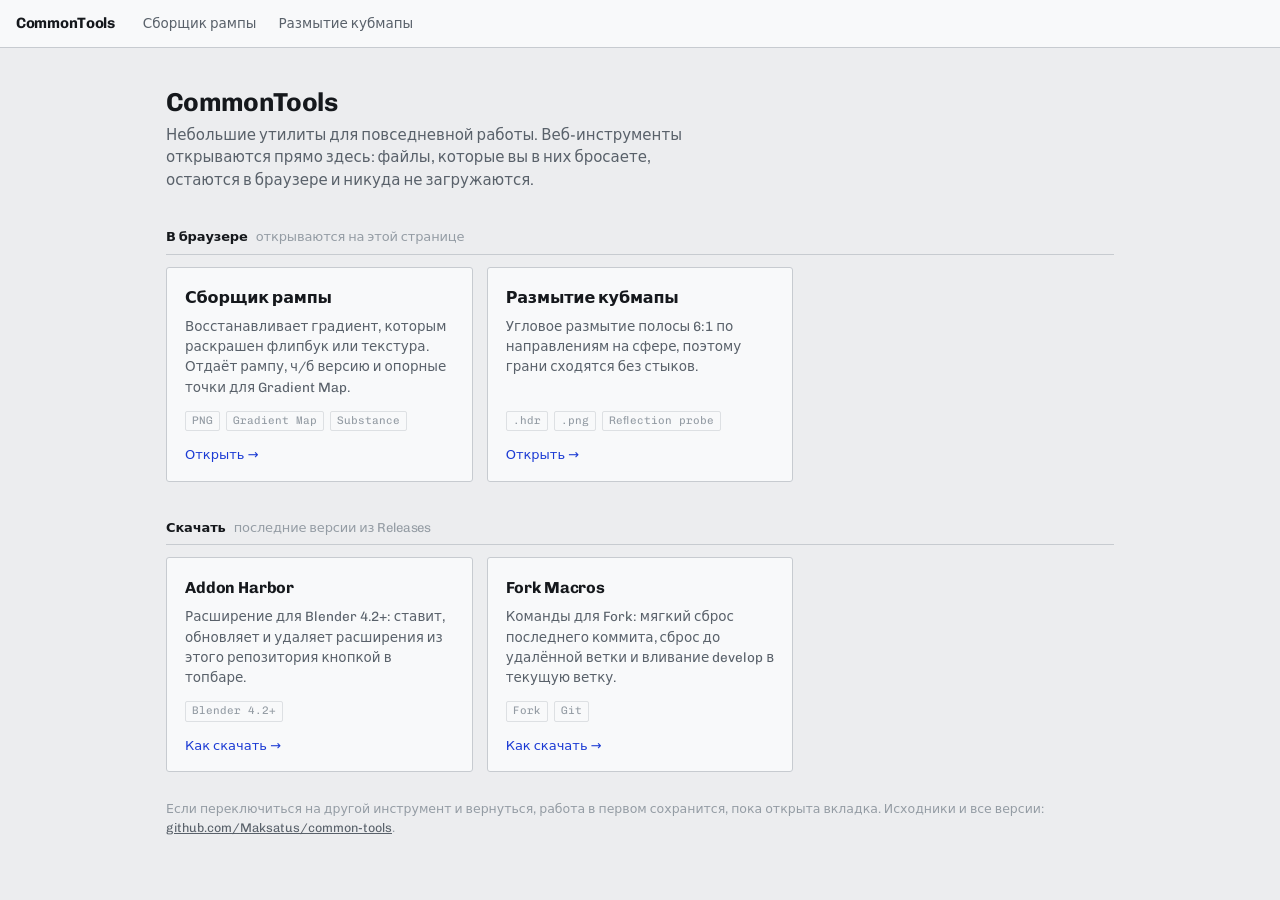
==== Web/index.html @ ae748305 "add: web tools" ====
<!DOCTYPE html>
<html lang="ru">
<head>
<meta charset="utf-8">
<meta name="viewport" content="width=device-width, initial-scale=1">
<title>CommonTools</title>
<link rel="preconnect" href="https://fonts.googleapis.com">
<link rel="preconnect" href="https://fonts.gstatic.com" crossorigin>
<link href="https://fonts.googleapis.com/css2?family=Chivo:wght@400;500;700&family=Chivo+Mono:wght@400&display=swap" rel="stylesheet">
<style>
:root{
  --paper:#ECEDEF; --card:#F8F9FA;
  --ink:#15181C; --ink2:#59616A; --ink3:#949CA4;
  --rule:#C7CBD0; --rule2:#DDE0E3;
  --blue:#1B3BD4; --blue-soft:#DFE4FA;
}
@media (prefers-color-scheme: dark){
  :root:not([data-theme="light"]){
    --paper:#121519; --card:#1A1E23;
    --ink:#E9ECEF; --ink2:#A2AAB2; --ink3:#69727A;
    --rule:#2D333A; --rule2:#23282E;
    --blue:#8098FF; --blue-soft:#1E2743;
  }
}
:root[data-theme="dark"]{
  --paper:#121519; --card:#1A1E23;
  --ink:#E9ECEF; --ink2:#A2AAB2; --ink3:#69727A;
  --rule:#2D333A; --rule2:#23282E;
  --blue:#8098FF; --blue-soft:#1E2743;
}

*{box-sizing:border-box}
html,body{margin:0;height:100%}
body{
  background:var(--paper); color:var(--ink);
  font-family:"Chivo",system-ui,-apple-system,"Segoe UI",sans-serif;
  font-size:15px; line-height:1.5; -webkit-font-smoothing:antialiased;
  display:flex; flex-direction:column;
}
a:focus-visible{outline:2px solid var(--blue);outline-offset:2px}

/* ---- top bar ---- */
.bar{
  flex:none; display:flex; align-items:center; gap:6px;
  height:48px; padding:0 16px;
  background:var(--card); border-bottom:1px solid var(--rule);
}
.brand{
  font-weight:700; font-size:15px; letter-spacing:-.02em;
  color:var(--ink); text-decoration:none; white-space:nowrap; margin-right:12px;
}
.tabs{display:flex;gap:2px;flex:1;min-width:0;overflow-x:auto;scrollbar-width:none}
.tabs::-webkit-scrollbar{display:none}
.tabs a{
  font-size:13.5px; color:var(--ink2); text-decoration:none;
  padding:6px 10px; border-radius:2px; white-space:nowrap;
}
.tabs a:hover{color:var(--ink);background:var(--paper)}
.tabs a[aria-current="page"]{color:var(--blue);background:var(--blue-soft)}
.solo{font-size:12.5px;color:var(--ink2);text-decoration:none;white-space:nowrap;padding:6px 4px 6px 10px}
.solo:hover{color:var(--blue)}
.solo[hidden]{display:none}

/* ---- content ---- */
main{flex:1;min-height:0;position:relative}
.home{height:100%;overflow:auto}
.home[hidden]{display:none}
.wrap{max-width:980px;margin:0 auto;padding:40px 16px 64px}
h1{font-size:26px;font-weight:700;letter-spacing:-.025em;margin:0 0 6px;line-height:1.15}
.lede{margin:0;color:var(--ink2);max-width:62ch}
.section{
  font-size:13px; font-weight:700; letter-spacing:-.01em;
  margin:36px 0 12px; padding-bottom:7px; border-bottom:1px solid var(--rule);
}
.section span{font-weight:400;color:var(--ink3);margin-left:8px}

.grid{
  display:grid; gap:14px;
  grid-template-columns:repeat(auto-fill,minmax(min(290px,100%),1fr));
}
.card{
  display:flex; flex-direction:column;
  background:var(--card); border:1px solid var(--rule); border-radius:3px;
  padding:18px 18px 16px; color:inherit; text-decoration:none;
  transition:border-color .12s;
}
.card:hover{border-color:var(--blue)}
.card h2{font-size:16px;font-weight:700;letter-spacing:-.01em;margin:0 0 6px}
.card p{margin:0;color:var(--ink2);font-size:13.5px;flex:1}
.tags{display:flex;gap:6px;flex-wrap:wrap;margin-top:14px}
.tags span{
  font-family:"Chivo Mono",ui-monospace,Menlo,monospace; font-size:11px;
  color:var(--ink3); border:1px solid var(--rule2); border-radius:2px; padding:1px 6px;
}
.go{margin-top:14px;font-size:13px;font-weight:500;color:var(--blue)}
.go .ver{font-family:"Chivo Mono",ui-monospace,Menlo,monospace;font-weight:400;color:var(--ink3);margin-left:6px}
.note{margin-top:28px;font-size:12.5px;color:var(--ink3)}
.note a{color:var(--ink2)}

iframe{position:absolute;inset:0;width:100%;height:100%;border:0;background:var(--paper)}
iframe[hidden]{display:none}
</style>
</head>
<body>

<header class="bar">
  <a class="brand" href="#">CommonTools</a>
  <nav class="tabs" id="tabs" aria-label="Веб-инструменты"></nav>
  <a class="solo" id="solo" target="_blank" rel="noopener" hidden>Открыть отдельно ↗</a>
</header>

<main id="main">
  <section class="home" id="home">
    <div class="wrap">
      <h1>CommonTools</h1>
      <p class="lede">Небольшие утилиты для повседневной работы. Веб-инструменты открываются прямо здесь: файлы, которые вы в них бросаете, остаются в браузере и никуда не загружаются.</p>

      <h2 class="section">В браузере<span>открываются на этой странице</span></h2>
      <div class="grid" id="web"></div>

      <h2 class="section">Скачать<span>последние версии из Releases</span></h2>
      <div class="grid" id="dl"></div>

      <p class="note">Если переключиться на другой инструмент и вернуться, работа в первом сохранится, пока открыта вкладка. Исходники и все версии: <a href="https://github.com/Maksatus/common-tools" target="_blank" rel="noopener">github.com/Maksatus/common-tools</a>.</p>
    </div>
  </section>
</main>

<script>
const REPO = "Maksatus/common-tools";

/* Веб-инструмент: положите его в tools/<id>/index.html и добавьте запись сюда. */
const TOOLS = [
  {
    id: "ramp-extractor",
    name: "Сборщик рампы",
    desc: "Восстанавливает градиент, которым раскрашен флипбук или текстура. Отдаёт рампу, ч/б версию и опорные точки для Gradient Map.",
    tags: ["PNG", "Gradient Map", "Substance"]
  },
  {
    id: "cubemap-blur",
    name: "Размытие кубмапы",
    desc: "Угловое размытие полосы 6:1 по направлениям на сфере, поэтому грани сходятся без стыков.",
    tags: [".hdr", ".png", "Reflection probe"]
  }
];

/* То, что ставится локально. Ссылка на файл берётся из последнего релиза с тегом <tag>-v*;
   если GitHub не ответил, карточка ведёт на раздел README. */
const DOWNLOADS = [
  {
    tag: "addonharbor", asset: /\.zip$/i, readme: "addon-harbor",
    name: "Addon Harbor",
    desc: "Расширение для Blender 4.2+: ставит, обновляет и удаляет расширения из этого репозитория кнопкой в топбаре.",
    tags: ["Blender 4.2+"]
  },
  {
    tag: "forkmacros", asset: /\.bat$/i, readme: "fork-macros",
    name: "Fork Macros",
    desc: "Команды для Fork: мягкий сброс последнего коммита, сброс до удалённой ветки и вливание develop в текущую ветку.",
    tags: ["Fork", "Git"]
  }
];

const $ = id => document.getElementById(id);
const src = t => "tools/" + t.id + "/index.html";
const frames = {};

function card(item, href, action){
  const a = document.createElement("a");
  a.className = "card";
  a.href = href;
  const h = document.createElement("h2"); h.textContent = item.name;
  const p = document.createElement("p"); p.textContent = item.desc;
  const tags = document.createElement("div"); tags.className = "tags";
  (item.tags || []).forEach(s => { const e = document.createElement("span"); e.textContent = s; tags.appendChild(e); });
  const go = document.createElement("div"); go.className = "go"; go.textContent = action;
  a.append(h, p, tags, go);
  return a;
}

TOOLS.forEach(t => {
  const tab = document.createElement("a");
  tab.href = "#" + t.id;
  tab.textContent = t.name;
  tab.dataset.id = t.id;
  $("tabs").appendChild(tab);
  $("web").appendChild(card(t, "#" + t.id, "Открыть →"));
});

const dlCards = DOWNLOADS.map(d => {
  const a = card(d, "https://github.com/" + REPO + "#" + d.readme, "Как скачать →");
  a.target = "_blank"; a.rel = "noopener";
  $("dl").appendChild(a);
  return a;
});

fetch("https://api.github.com/repos/" + REPO + "/releases?per_page=50")
  .then(r => r.ok ? r.json() : [])
  .then(releases => {
    DOWNLOADS.forEach((d, i) => {
      /* API отдаёт релизы от новых к старым */
      const rel = releases.find(r => !r.draft && !r.prerelease && r.tag_name.startsWith(d.tag + "-v"));
      const file = rel && rel.assets.find(x => d.asset.test(x.name));
      if (!file) return;
      const a = dlCards[i];
      a.href = file.browser_download_url;
      a.removeAttribute("target");
      const go = a.querySelector(".go");
      go.textContent = "⬇ Скачать";
      const v = document.createElement("span"); v.className = "ver";
      v.textContent = rel.tag_name.slice(d.tag.length + 1);
      go.appendChild(v);
    });
  })
  .catch(() => {});

function route(){
  const id = decodeURIComponent(location.hash.slice(1));
  const tool = TOOLS.find(t => t.id === id);

  $("home").hidden = !!tool;
  if (tool && !frames[id]){
    const f = document.createElement("iframe");
    f.src = src(tool);
    f.title = tool.name;
    f.allow = "clipboard-write";
    $("main").appendChild(f);
    frames[id] = f;
  }
  for (const k in frames) frames[k].hidden = k !== id;

  document.querySelectorAll("#tabs a").forEach(a => {
    if (a.dataset.id === id){ a.setAttribute("aria-current", "page"); a.scrollIntoView({block:"nearest", inline:"nearest"}); }
    else a.removeAttribute("aria-current");
  });

  $("solo").hidden = !tool;
  if (tool) $("solo").href = src(tool);
  document.title = tool ? tool.name + " · CommonTools" : "CommonTools";
  if (tool) frames[id].focus();
}
addEventListener("hashchange", route);
route();

/* файл, брошенный мимо инструмента (на шапку), не должен открываться вместо страницы */
addEventListener("dragover", e => e.preventDefault());
addEventListener("drop", e => e.preventDefault());
</script>
</body>
</html>
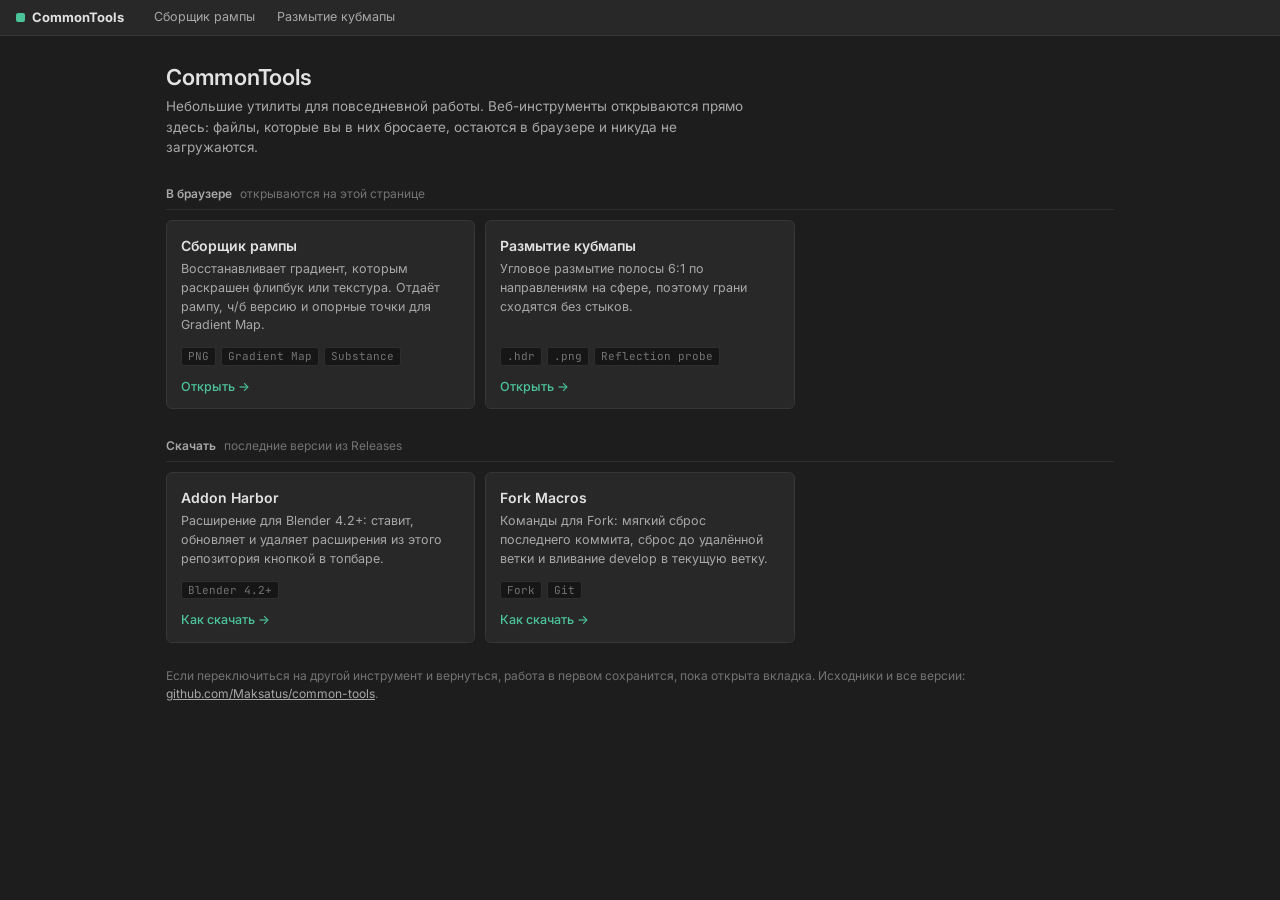
==== commit b0e8b028: "chg: dark theme for web tools, remove gitlab leftovers" ====
--- a/Web/index.html
+++ b/Web/index.html
@@ -4,107 +4,80 @@
 <meta charset="utf-8">
 <meta name="viewport" content="width=device-width, initial-scale=1">
 <title>CommonTools</title>
-<link rel="preconnect" href="https://fonts.googleapis.com">
-<link rel="preconnect" href="https://fonts.gstatic.com" crossorigin>
-<link href="https://fonts.googleapis.com/css2?family=Chivo:wght@400;500;700&family=Chivo+Mono:wght@400&display=swap" rel="stylesheet">
+<link rel="stylesheet" href="shared/theme.css">
 <style>
-:root{
-  --paper:#ECEDEF; --card:#F8F9FA;
-  --ink:#15181C; --ink2:#59616A; --ink3:#949CA4;
-  --rule:#C7CBD0; --rule2:#DDE0E3;
-  --blue:#1B3BD4; --blue-soft:#DFE4FA;
-}
-@media (prefers-color-scheme: dark){
-  :root:not([data-theme="light"]){
-    --paper:#121519; --card:#1A1E23;
-    --ink:#E9ECEF; --ink2:#A2AAB2; --ink3:#69727A;
-    --rule:#2D333A; --rule2:#23282E;
-    --blue:#8098FF; --blue-soft:#1E2743;
-  }
-}
-:root[data-theme="dark"]{
-  --paper:#121519; --card:#1A1E23;
-  --ink:#E9ECEF; --ink2:#A2AAB2; --ink3:#69727A;
-  --rule:#2D333A; --rule2:#23282E;
-  --blue:#8098FF; --blue-soft:#1E2743;
-}
-
-*{box-sizing:border-box}
-html,body{margin:0;height:100%}
-body{
-  background:var(--paper); color:var(--ink);
-  font-family:"Chivo",system-ui,-apple-system,"Segoe UI",sans-serif;
-  font-size:15px; line-height:1.5; -webkit-font-smoothing:antialiased;
-  display:flex; flex-direction:column;
-}
-a:focus-visible{outline:2px solid var(--blue);outline-offset:2px}
-
-/* ---- top bar ---- */
+html,body{height:100%}
+body{display:flex;flex-direction:column}
+
+/* ---- top bar: как ряд вкладок рабочих пространств в Blender ---- */
 .bar{
-  flex:none; display:flex; align-items:center; gap:6px;
-  height:48px; padding:0 16px;
-  background:var(--card); border-bottom:1px solid var(--rule);
+  flex:none; display:flex; align-items:center; gap:4px;
+  height:36px; padding:0 10px;
+  background:var(--panel); border-bottom:1px solid var(--rule);
 }
 .brand{
-  font-weight:700; font-size:15px; letter-spacing:-.02em;
-  color:var(--ink); text-decoration:none; white-space:nowrap; margin-right:12px;
-}
+  display:flex; align-items:center; gap:7px;
+  font-weight:700; font-size:13px; color:var(--ink);
+  text-decoration:none; white-space:nowrap; margin-right:10px; padding:4px 6px; border-radius:var(--radius);
+}
+.brand:hover{background:var(--raised)}
+.brand i{width:9px;height:9px;border-radius:2px;background:var(--accent-ink);display:block}
 .tabs{display:flex;gap:2px;flex:1;min-width:0;overflow-x:auto;scrollbar-width:none}
 .tabs::-webkit-scrollbar{display:none}
 .tabs a{
-  font-size:13.5px; color:var(--ink2); text-decoration:none;
-  padding:6px 10px; border-radius:2px; white-space:nowrap;
-}
-.tabs a:hover{color:var(--ink);background:var(--paper)}
-.tabs a[aria-current="page"]{color:var(--blue);background:var(--blue-soft)}
-.solo{font-size:12.5px;color:var(--ink2);text-decoration:none;white-space:nowrap;padding:6px 4px 6px 10px}
-.solo:hover{color:var(--blue)}
+  font-size:12.5px; color:var(--ink2); text-decoration:none;
+  padding:4px 10px; border-radius:var(--radius); white-space:nowrap;
+}
+.tabs a:hover{color:var(--ink);background:var(--raised)}
+.tabs a[aria-current="page"]{color:var(--on-accent);background:var(--accent)}
+.solo{font-size:12px;color:var(--ink3);text-decoration:none;white-space:nowrap;padding:4px 6px 4px 10px}
+.solo:hover{color:var(--accent-ink)}
 .solo[hidden]{display:none}
 
 /* ---- content ---- */
 main{flex:1;min-height:0;position:relative}
 .home{height:100%;overflow:auto}
 .home[hidden]{display:none}
-.wrap{max-width:980px;margin:0 auto;padding:40px 16px 64px}
-h1{font-size:26px;font-weight:700;letter-spacing:-.025em;margin:0 0 6px;line-height:1.15}
-.lede{margin:0;color:var(--ink2);max-width:62ch}
+.wrap{max-width:980px;margin:0 auto;padding:28px 16px 56px}
+.home h1{font-size:22px;margin-bottom:6px}
+.lede{margin:0;color:var(--ink2);max-width:66ch;font-size:13.5px}
 .section{
-  font-size:13px; font-weight:700; letter-spacing:-.01em;
-  margin:36px 0 12px; padding-bottom:7px; border-bottom:1px solid var(--rule);
+  font-size:12px; font-weight:600; color:var(--ink2);
+  margin:28px 0 10px; padding-bottom:6px; border-bottom:1px solid var(--rule2);
 }
 .section span{font-weight:400;color:var(--ink3);margin-left:8px}
 
 .grid{
-  display:grid; gap:14px;
-  grid-template-columns:repeat(auto-fill,minmax(min(290px,100%),1fr));
+  display:grid; gap:10px;
+  grid-template-columns:repeat(auto-fill,minmax(min(280px,100%),1fr));
 }
 .card{
   display:flex; flex-direction:column;
-  background:var(--card); border:1px solid var(--rule); border-radius:3px;
-  padding:18px 18px 16px; color:inherit; text-decoration:none;
-  transition:border-color .12s;
-}
-.card:hover{border-color:var(--blue)}
-.card h2{font-size:16px;font-weight:700;letter-spacing:-.01em;margin:0 0 6px}
-.card p{margin:0;color:var(--ink2);font-size:13.5px;flex:1}
-.tags{display:flex;gap:6px;flex-wrap:wrap;margin-top:14px}
+  background:var(--panel); border:1px solid var(--rule); border-radius:var(--radius-lg);
+  padding:14px 14px 12px; color:inherit; text-decoration:none;
+  transition:border-color .1s, background .1s;
+}
+.card:hover{border-color:var(--accent);background:#2C2C2C}
+.card h2{font-size:14px;margin:0 0 4px}
+.card p{margin:0;color:var(--ink2);font-size:12.5px;flex:1}
+.tags{display:flex;gap:5px;flex-wrap:wrap;margin-top:12px}
 .tags span{
-  font-family:"Chivo Mono",ui-monospace,Menlo,monospace; font-size:11px;
-  color:var(--ink3); border:1px solid var(--rule2); border-radius:2px; padding:1px 6px;
-}
-.go{margin-top:14px;font-size:13px;font-weight:500;color:var(--blue)}
-.go .ver{font-family:"Chivo Mono",ui-monospace,Menlo,monospace;font-weight:400;color:var(--ink3);margin-left:6px}
-.note{margin-top:28px;font-size:12.5px;color:var(--ink3)}
+  font-family:var(--mono); font-size:11px; color:var(--ink3);
+  background:var(--field); border:1px solid var(--rule2); border-radius:3px; padding:0 6px;
+}
+.go{margin-top:12px;font-size:12.5px;font-weight:500;color:var(--accent-ink)}
+.go .ver{font-family:var(--mono);font-weight:400;color:var(--ink3);margin-left:6px}
+.note{margin-top:24px;font-size:12px;color:var(--ink3)}
 .note a{color:var(--ink2)}
 
-iframe{position:absolute;inset:0;width:100%;height:100%;border:0;background:var(--paper)}
+iframe{position:absolute;inset:0;width:100%;height:100%;border:0;background:var(--bg)}
 iframe[hidden]{display:none}
 </style>
 </head>
 <body>
 
 <header class="bar">
-  <a class="brand" href="#">CommonTools</a>
+  <a class="brand" href="#"><i aria-hidden="true"></i>CommonTools</a>
   <nav class="tabs" id="tabs" aria-label="Веб-инструменты"></nav>
   <a class="solo" id="solo" target="_blank" rel="noopener" hidden>Открыть отдельно ↗</a>
 </header>
--- a/Web/shared/theme.css
+++ b/Web/shared/theme.css
@@ -0,0 +1,108 @@
+/* CommonTools — общий стиль всех веб-инструментов.
+   Тёмный, в духе Blender: плотная раскладка, изумрудный акцент.
+   Подключение: <link rel="stylesheet" href="../../shared/theme.css"> (из tools/<id>/),
+   <link rel="stylesheet" href="shared/theme.css"> (со стартовой страницы).
+
+   Токены:
+     --bg        фон окна              --ink   основной текст
+     --panel     панель                --ink2  второстепенный текст
+     --raised    кнопка, плитка        --ink3  подписи, подсказки
+     --field     поле ввода, превью    --rule  рамка панели,  --rule2  тонкий разделитель
+     --accent    заливка кнопки, ползунок      --on-accent  текст на заливке
+     --accent-ink  ссылка, выделенный текст     --accent-soft  подложка выбранного
+     --warn / --warn-soft  предупреждение
+   Классы: .panel + .panel-h (панель с шапкой), .hint, .mono, button.primary, .msg, .msg.warn */
+
+@import url("https://fonts.googleapis.com/css2?family=Inter:wght@400;500;600;700&family=JetBrains+Mono:wght@400;500&display=swap");
+
+:root{
+  color-scheme: dark;
+
+  --bg:#1D1D1D;
+  --panel:#282828;
+  --raised:#383838;
+  --raised-hover:#444444;
+  --field:#161616;
+
+  --ink:#E2E2E2;
+  --ink2:#A8A8A8;
+  --ink3:#737373;
+
+  --rule:#363636;
+  --rule2:#2E2E2E;
+
+  --accent:#1E7A5C;
+  --accent-hover:#248C6A;
+  --on-accent:#EAFBF4;
+  --accent-ink:#4CC49A;
+  --accent-soft:#1A332A;
+
+  --warn:#E3A46E;
+  --warn-soft:#3A2A1C;
+
+  --radius:4px;
+  --radius-lg:6px;
+
+  --sans:"Inter",system-ui,-apple-system,"Segoe UI",sans-serif;
+  --mono:"JetBrains Mono",ui-monospace,Consolas,monospace;
+
+  accent-color:var(--accent);
+}
+
+*{box-sizing:border-box}
+html,body{margin:0;padding:0}
+body{
+  background:var(--bg); color:var(--ink);
+  font-family:var(--sans); font-size:13px; line-height:1.5;
+  -webkit-font-smoothing:antialiased;
+}
+::selection{background:var(--accent);color:var(--on-accent)}
+
+h1{font-size:18px;font-weight:600;letter-spacing:-.01em;line-height:1.2;margin:0}
+h2,h3{font-weight:600}
+a{color:var(--accent-ink)}
+.mono{font-family:var(--mono);font-variant-numeric:tabular-nums}
+.hint{font-size:12px;color:var(--ink3);line-height:1.45}
+
+/* ---- panels ---- */
+.panel{background:var(--panel);border:1px solid var(--rule);border-radius:var(--radius-lg);padding:10px 12px 12px}
+.panel-h{
+  font-size:12px; font-weight:600; color:var(--ink2);
+  display:flex; justify-content:space-between; align-items:baseline; gap:12px;
+  margin:-2px 0 10px; padding-bottom:7px; border-bottom:1px solid var(--rule2);
+}
+
+/* ---- controls ---- */
+button{
+  font-family:inherit; font-size:13px; font-weight:500; color:var(--ink);
+  background:var(--raised); border:1px solid var(--rule); border-radius:var(--radius);
+  padding:5px 12px; min-height:28px; cursor:pointer;
+  transition:background .1s, border-color .1s;
+}
+button:hover:not(:disabled){background:var(--raised-hover)}
+button.primary{background:var(--accent);border-color:var(--accent);color:var(--on-accent)}
+button.primary:hover:not(:disabled){background:var(--accent-hover);border-color:var(--accent-hover)}
+button:disabled{opacity:.4;cursor:default}
+
+select,input[type=text],input[type=number]{
+  font-family:inherit; font-size:13px; color:var(--ink);
+  background:var(--field); border:1px solid var(--rule); border-radius:var(--radius);
+  padding:4px 8px; min-height:28px;
+}
+select:hover,input[type=text]:hover,input[type=number]:hover{border-color:#4A4A4A}
+input[type=range]{accent-color:var(--accent)}
+input[type=checkbox]{accent-color:var(--accent)}
+
+:focus-visible{outline:2px solid var(--accent-ink);outline-offset:2px}
+
+/* ---- messages ---- */
+.msg{
+  padding:8px 10px; border-radius:var(--radius); font-size:12.5px;
+  background:var(--accent-soft); color:var(--ink); border:1px solid #24493B;
+}
+.msg.warn{background:var(--warn-soft);color:var(--warn);border-color:#5A3E26}
+
+/* ---- scrollbars ---- */
+*{scrollbar-color:#3E3E3E transparent;scrollbar-width:thin}
+
+@media (prefers-reduced-motion:reduce){*{transition:none !important;animation:none !important}}
